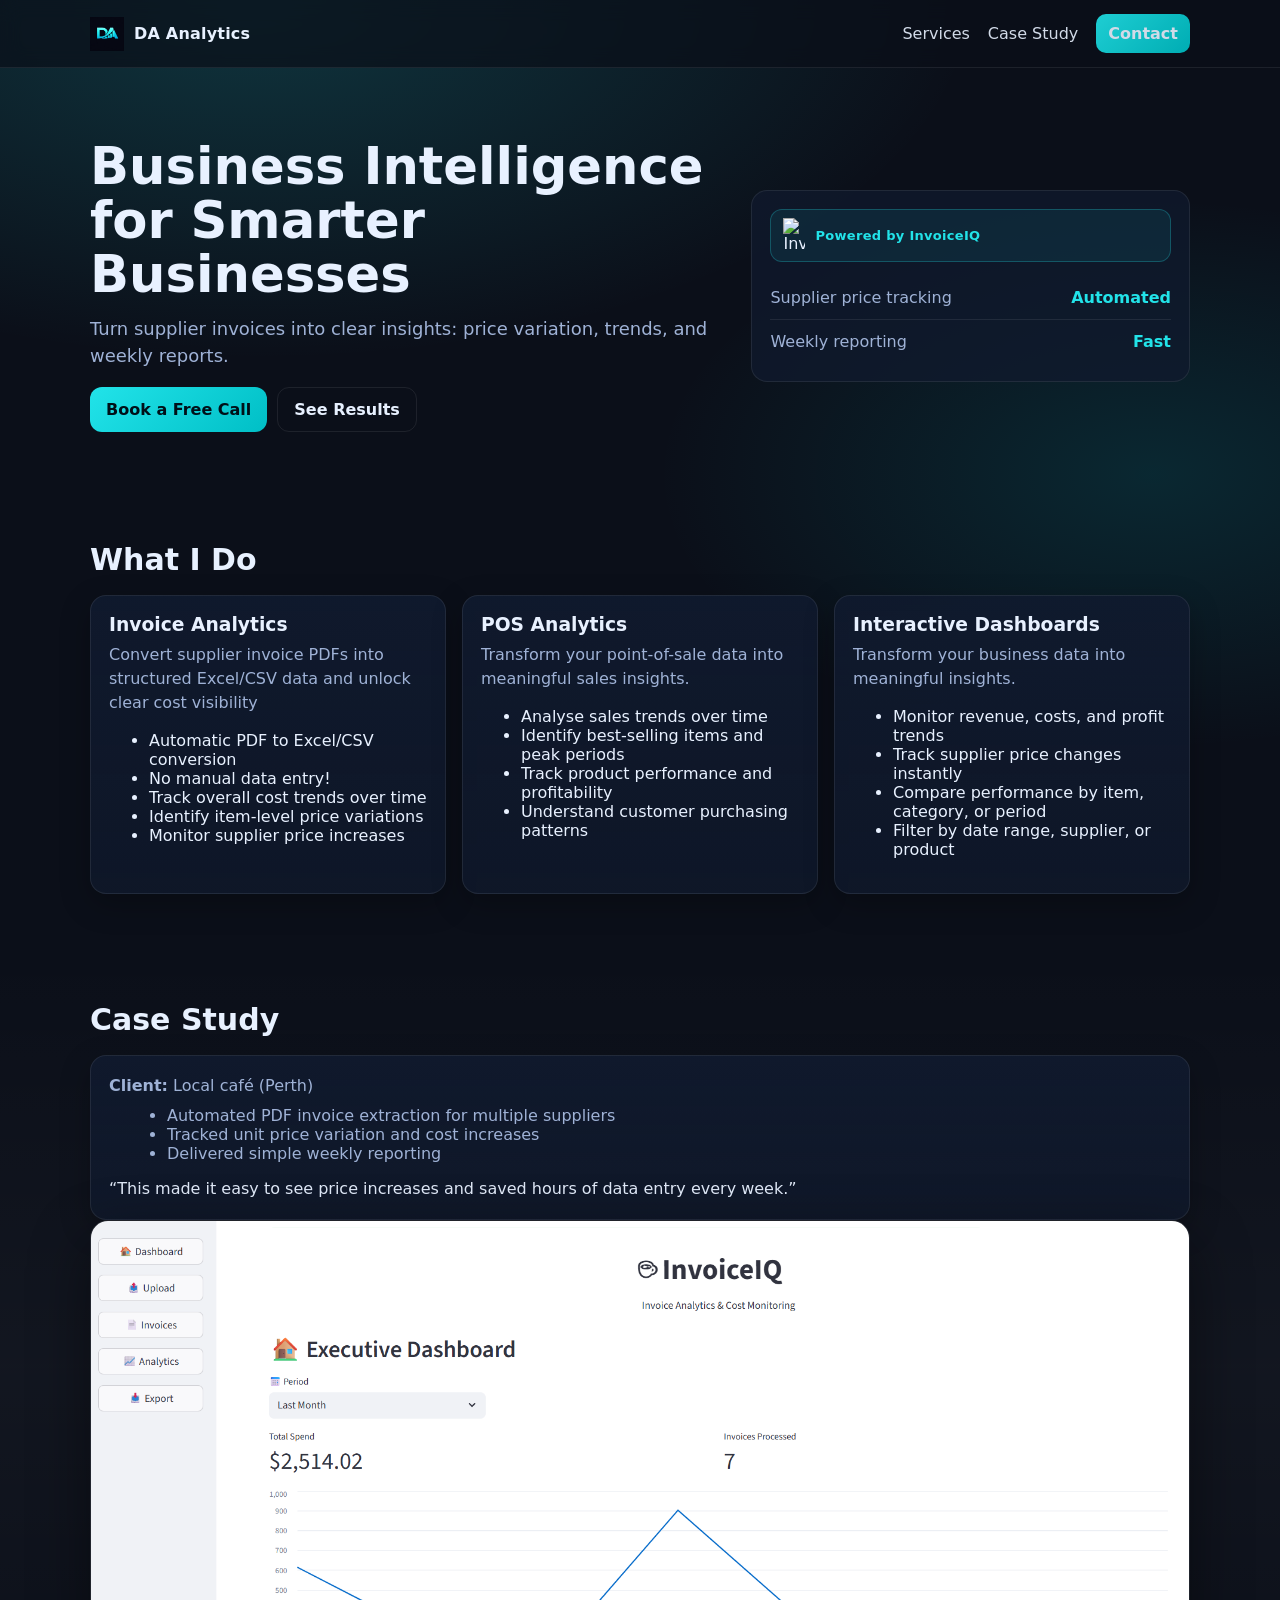
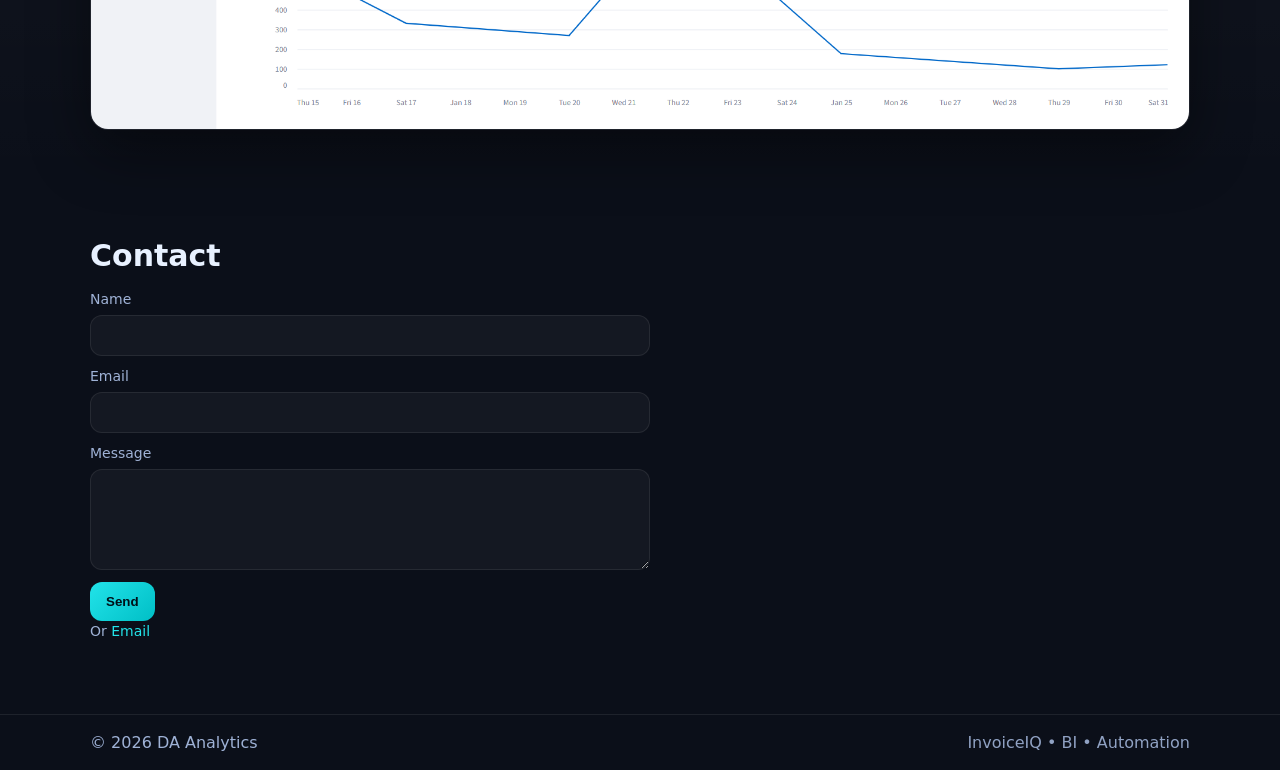
==== index.html @ e26cbcab "initial website commit" ====
<!doctype html>
<html lang="en">
<head>
  <meta charset="utf-8" />
  <meta name="viewport" content="width=device-width, initial-scale=1" />
  <title>DA Analytics | Invoice Intelligence</title>
  <meta name="description" content="Invoice analytics and BI dashboards for cafés and small businesses in Australia." />
  <link rel="stylesheet" href="css/style.css" />
</head>

<body>
  <header class="nav">
    <div class="container nav-inner">
      <div class="brand">
        <img src="assets/logo_da.png" alt="DA Analytics" class="brand-logo" />
        <span class="brand-name">DA Analytics</span>
      </div>

      <nav class="nav-links">
        <a href="#services">Services</a>
        <a href="#case-study">Case Study</a>
        <a href="#contact" class="btn btn-small">Contact</a>
      </nav>
    </div>
  </header>

  <main>
    <section class="hero">
      <div class="container hero-inner">
        <div class="hero-copy">
          <h1>Business Intelligence for Smarter Businesses</h1>
          <p>
            Turn supplier invoices into clear insights: price variation, trends, and weekly reports.
            
          </p>
          <div class="hero-cta">
            <a class="btn" href="#contact">Book a Free Call</a>
            <a class="btn btn-ghost" href="#case-study">See Results</a>
          </div>
        </div>

        <div class="hero-card">
           <div class="badge">
            <img src="assets/invoiceiQ_logo.png" alt="InvoiceIQ" />
            <span>Powered by InvoiceIQ</span>
        </div>

        <div class="metric">
            <span class="metric-label">Supplier price tracking</span>
            <span class="metric-value">Automated</span>
        </div>

        <div class="metric">
            <span class="metric-label">Weekly reporting</span>
            <span class="metric-value">Fast</span>
        </div>
        </div>
      </div>
    </section>

    <section id="services" class="section">
      <div class="container">
        <h2>What I Do</h2>
        <div class="grid3">
          <div class="card">
            <h3>Invoice Analytics</h3>
            <p> Convert supplier invoice PDFs into structured Excel/CSV data and unlock clear cost visibility</p>
            <ul>
                <li>Automatic PDF to Excel/CSV conversion</li>
                <li>No manual data entry!</li>
                <li>Track overall cost trends over time</li>
                <li>Identify item-level price variations</li>
                <li>Monitor supplier price increases</li>
            </ul>
          </div>
          <div class="card">
            <h3>POS Analytics</h3>
            <p>Transform your point-of-sale data into meaningful sales insights.</p>
            <ul>
                <li>Analyse sales trends over time</li>
                <li>Identify best-selling items and peak periods</li>
                <li>Track product performance and profitability</li>
                <li>Understand customer purchasing patterns</li>
                
          </div>
          <div class="card">
            <h3>Interactive Dashboards</h3>
            <p>Transform your business data into meaningful insights.</p>
            <ul>
                <li>Monitor revenue, costs, and profit trends</li>
                <li>Track supplier price changes instantly</li>
                <li>Compare performance by item, category, or period</li>
                <li>Filter by date range, supplier, or product</li>
                
                
          </div>
        </div>
      </div>
    </section>

    <section id="case-study" class="section alt">
      <div class="container">
        <h2>Case Study</h2>
        <div class="card">
          <p><strong>Client:</strong> Local café (Perth)</p>
          <ul class="list">
            <li>Automated PDF invoice extraction for multiple suppliers</li>
            <li>Tracked unit price variation and cost increases</li>
            <li>Delivered simple weekly reporting</li>
          </ul>
          <p class="quote">“This made it easy to see price increases and saved hours of data entry every week.”</p>
        </div>
         <div class="dashboard-preview">
        <img src="assets/dash_preview.png" alt="InvoiceIQ Dashboard" />
      </div>
      </div>
    </section>

    <section id="contact" class="section">
      <div class="container">
        <h2>Contact</h2>

        <!-- Netlify form (works after you deploy to Netlify) -->
        <form name="contact" method="POST" netlify="true" class="form">
          <input type="hidden" name="form-name" value="contact" />

          <div class="form-row">
            <label>Name</label>
            <input name="name" required />
          </div>

          <div class="form-row">
            <label>Email</label>
            <input name="email" type="email" required />
          </div>

          <div class="form-row">
            <label>Message</label>
            <textarea name="message" rows="5" required></textarea>
          </div>

          <button class="btn" type="submit">Send</button>
        </form>

        <p class="small">Or <a href="mailto:dulani@daanalytics.com.au">Email</a></p>
      </div>
    </section>
  </main>

  <footer class="footer">
    <div class="container footer-inner">
      <span>© <span id="year"></span> DA Analytics</span>
      <span class="muted">InvoiceIQ • BI • Automation</span>
    </div>
  </footer>

  <script src="js/main.js"></script>
</body>
</html>
---- css/style.css ----
:root{
  --bg:#0b0f19;
  --bg2:#0f1629;
  --card:#101a2e;
  --text:#e8f1ff;
  --muted:#9fb2d6;
  --cyan:#22E3E9;     /* main cyan */
  --cyan2:#00BFC6;    /* deeper cyan */
  --border: rgba(255,255,255,0.08);
}

*{ box-sizing:border-box; }
body{
  margin:0;
  font-family: system-ui, -apple-system, Segoe UI, Roboto, Arial, sans-serif;
  background: radial-gradient(1200px 600px at 20% 0%, rgba(34,227,233,0.18), transparent 60%),
              radial-gradient(900px 500px at 90% 20%, rgba(0,191,198,0.14), transparent 55%),
              var(--bg);
  color:var(--text);
}

a{ color:var(--cyan); text-decoration:none; }
a:hover{ text-decoration:underline; }

.container{
  width:min(1100px, 92%);
  margin-inline:auto;
}

.nav{
  position:sticky;
  top:0;
  background: rgba(11,15,25,0.7);
  backdrop-filter: blur(10px);
  border-bottom: 1px solid var(--border);
  z-index:10;
}

.nav-inner{
  display:flex;
  align-items:center;
  justify-content:space-between;
  padding:14px 0;
}

.brand{ display:flex; align-items:center; gap:10px; }
.brand-logo{ width:34px; height:34px; }
.brand-name{ font-weight:700; letter-spacing:0.2px; }

.nav-links{ display:flex; gap:18px; align-items:center; }
.nav-links a{ color: var(--text); opacity:0.9; }
.nav-links a:hover{ opacity:1; text-decoration:none; }

.hero{ padding:72px 0 56px; }
.hero-inner{
  display:grid;
  grid-template-columns: 1.3fr 0.9fr;
  gap:28px;
  align-items:center;
}

h1{ font-size: clamp(34px, 4vw, 54px); line-height:1.05; margin:0 0 14px; }
h2{ font-size: 30px; margin:0 0 18px; }
p{ color:var(--muted); font-size:18px; line-height:1.5; margin:0 0 18px; }

.section{ padding:54px 0; }
.section.alt{ background: linear-gradient(180deg, transparent, rgba(255,255,255,0.03), transparent); }

.grid3{
  display:grid;
  grid-template-columns: repeat(3, 1fr);
  gap:16px;
}

.card{
  background: linear-gradient(180deg, rgba(16,26,46,0.92), rgba(16,26,46,0.72));
  border: 1px solid var(--border);
  border-radius: 16px;
  padding:18px;
  box-shadow: 0 10px 30px rgba(0,0,0,0.25);
}

.card h3{ margin:0 0 8px; }
.card p{ margin:0; font-size:16px; }

.hero-card{ padding:18px; border-radius:16px; border:1px solid var(--border); background: rgba(16,26,46,0.75); }
.metric{ display:flex; justify-content:space-between; padding:12px 0; border-bottom:1px solid var(--border); }
.metric:last-child{ border-bottom:none; }
.metric-label{ color:var(--muted); }
.metric-value{ color:var(--cyan); font-weight:700; }

.btn{
  display:inline-flex;
  align-items:center;
  justify-content:center;
  padding:12px 16px;
  border-radius: 12px;
  background: linear-gradient(135deg, var(--cyan), var(--cyan2));
  color:#001018;
  font-weight:700;
  border: 0;
  cursor:pointer;
}
.btn:hover{ filter:brightness(1.05); text-decoration:none; }

.btn-ghost{
  background: transparent;
  border: 1px solid var(--border);
  color: var(--text);
}
.btn-small{ padding:10px 12px; border-radius:10px; }

.hero-cta{ display:flex; gap:10px; flex-wrap:wrap; }

.list{ margin: 8px 0 14px 18px; color:var(--muted); }
.quote{ margin-top:10px; color:var(--text); opacity:0.95; }

.form{ max-width: 560px; }
.form-row{ display:flex; flex-direction:column; gap:8px; margin-bottom:12px; }
label{ color:var(--muted); font-size:14px; }
input, textarea{
  background: rgba(255,255,255,0.04);
  border: 1px solid var(--border);
  border-radius: 12px;
  padding:12px;
  color: var(--text);
  outline:none;
}
input:focus, textarea:focus{ border-color: rgba(34,227,233,0.55); }

.footer{
  border-top: 1px solid var(--border);
  padding: 18px 0;
  color: var(--muted);
}
.footer-inner{ display:flex; justify-content:space-between; gap:10px; flex-wrap:wrap; }
.muted{ opacity:0.9; }

.small{ font-size:14px; color:var(--muted); }

@media (max-width: 860px){
  .hero-inner{ grid-template-columns: 1fr; }
  .grid3{ grid-template-columns: 1fr; }
}

.badge{
  display:flex;
  align-items:center;
  gap:10px;
  padding:8px 12px;
  margin-bottom:14px;
  border-radius:12px;
  background: rgba(34,227,233,0.08);
  border:1px solid rgba(34,227,233,0.25);
}

.badge img{
  width:22px;
  height:auto;
}

.badge span{
  font-size:13px;
  color:var(--cyan);
  font-weight:600;
  letter-spacing:0.3px;
}

.case-grid{
  display:grid;
  grid-template-columns: 1fr 1fr;
  gap:24px;
  align-items:center;
}

.dashboard-preview{
  border-radius:18px;
  overflow:hidden;
  border:1px solid var(--border);
  box-shadow: 0 20px 60px rgba(0,0,0,0.45);
}

.dashboard-preview img{
  width:100%;
  display:block;
}

@media (max-width: 860px){
  .case-grid{
    grid-template-columns: 1fr;
  }
}
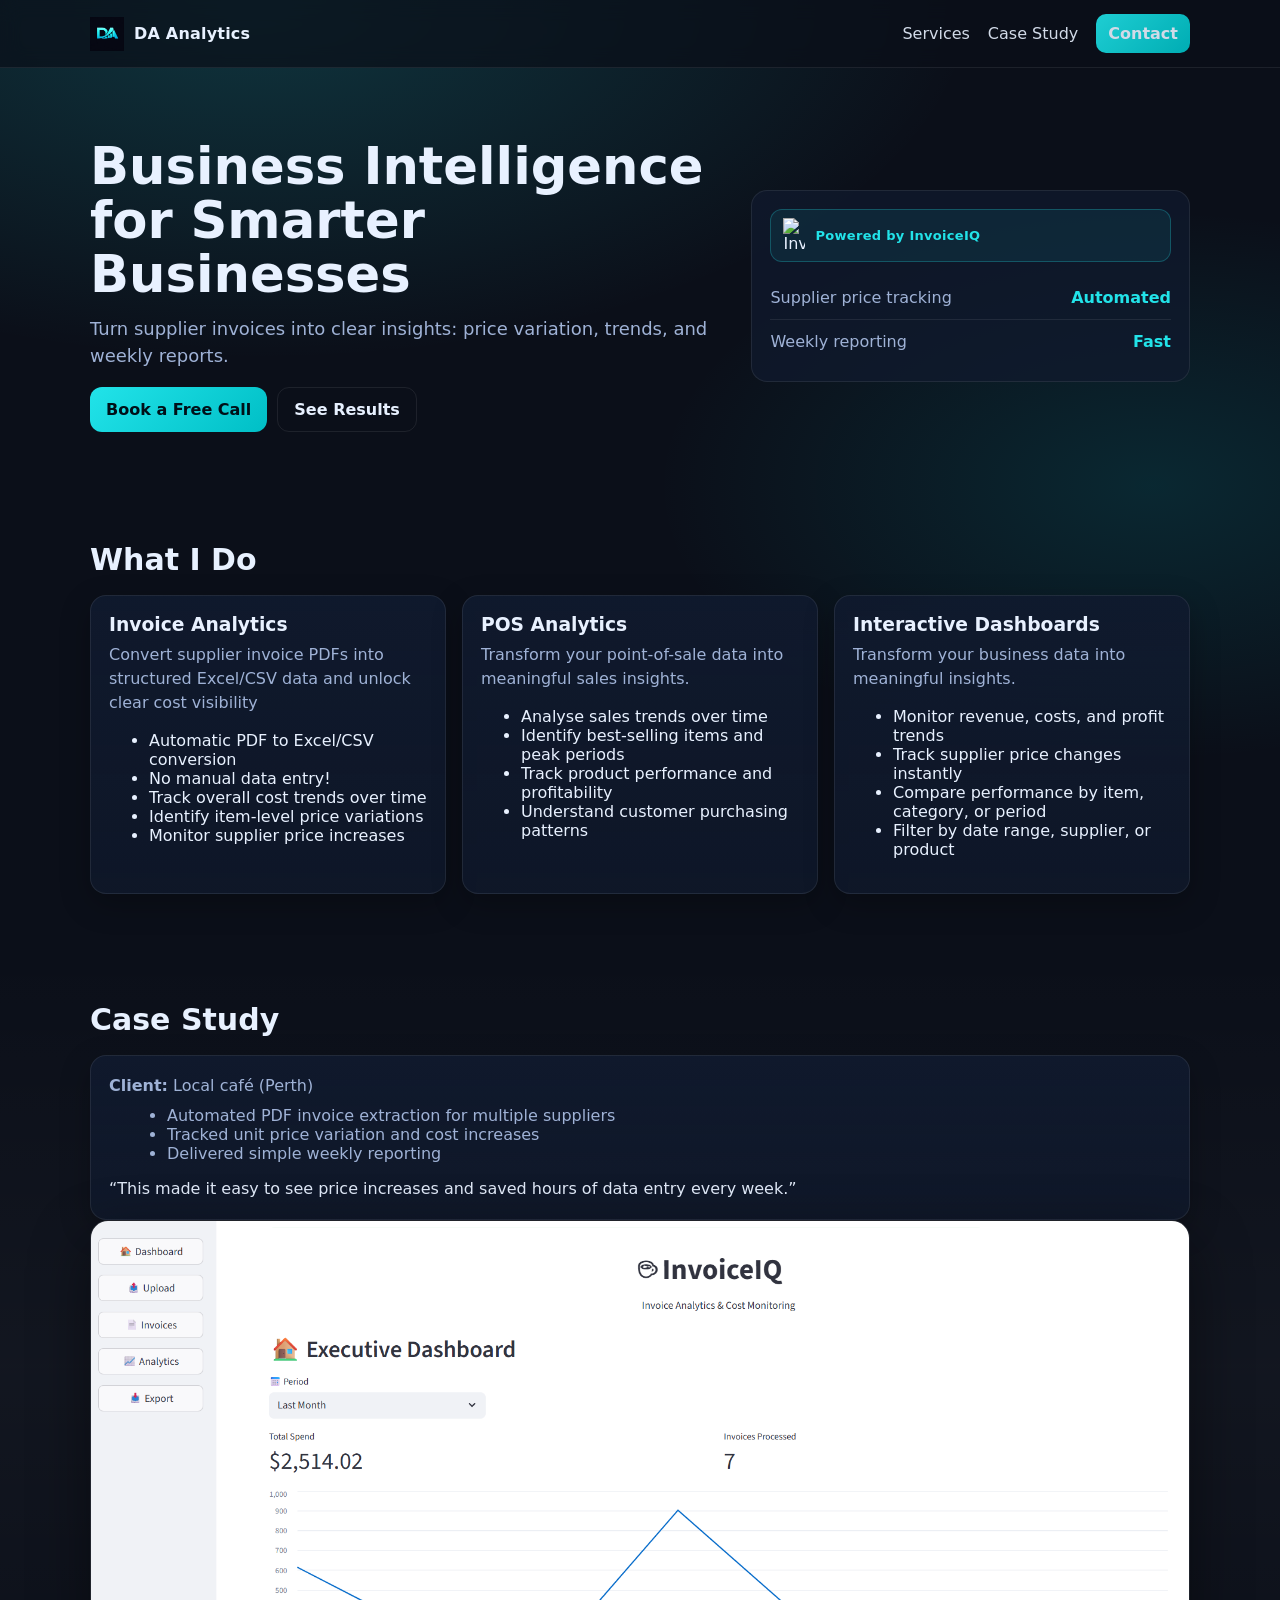
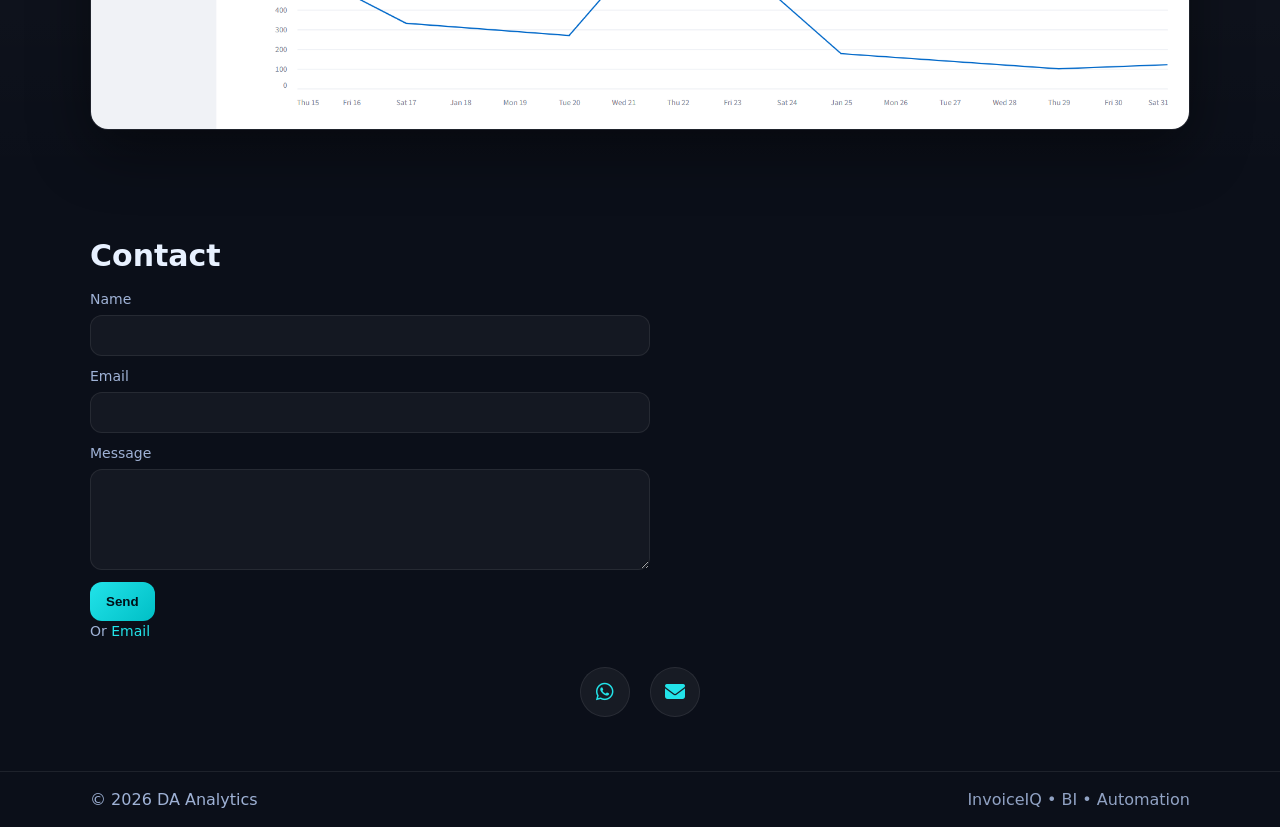
==== commit 9244ecf8: "update contacts" ====
--- a/index.html
+++ b/index.html
@@ -4,6 +4,7 @@
   <meta charset="utf-8" />
   <meta name="viewport" content="width=device-width, initial-scale=1" />
   <title>DA Analytics | Invoice Intelligence</title>
+  <link rel="stylesheet" href="https://cdnjs.cloudflare.com/ajax/libs/font-awesome/6.5.0/css/all.min.css">
   <meta name="description" content="Invoice analytics and BI dashboards for cafés and small businesses in Australia." />
   <link rel="stylesheet" href="css/style.css" />
 </head>
@@ -143,6 +144,23 @@
         </form>
 
         <p class="small">Or <a href="mailto:dulani@daanalytics.com.au">Email</a></p>
+
+        <div class="contact-icons">
+  
+        <a href="https://wa.me/61452338282" target="_blank" aria-label="WhatsApp">
+          <i class="fab fa-whatsapp"></i>
+        </a>
+
+        <a href="mailto:dulani@daanalytics.com.au" aria-label="Email">
+          <i class="fas fa-envelope"></i>
+        </a>
+        <!--
+         <a href="https://facebook.com/yourpage" target="_blank" aria-label="Facebook">
+          <i class="fab fa-facebook-f"></i>
+        </a>
+        -->
+
+      </div>
       </div>
     </section>
   </main>
--- a/css/style.css
+++ b/css/style.css
@@ -189,4 +189,32 @@
   .case-grid{
     grid-template-columns: 1fr;
   }
+}
+
+.contact-icons{
+  margin-top: 25px;
+  display:flex;
+  gap:20px;
+  justify-content:center;
+}
+
+.contact-icons a{
+  width:50px;
+  height:50px;
+  display:flex;
+  align-items:center;
+  justify-content:center;
+  border-radius:50%;
+  background: rgba(255,255,255,0.05);
+  border:1px solid var(--border);
+  color: var(--cyan);
+  font-size:20px;
+  transition: all 0.3s ease;
+}
+
+.contact-icons a:hover{
+  background: linear-gradient(135deg, var(--cyan), var(--cyan2));
+  color:#001018;
+  transform: translateY(-4px);
+  box-shadow: 0 10px 25px rgba(34,227,233,0.3);
 }
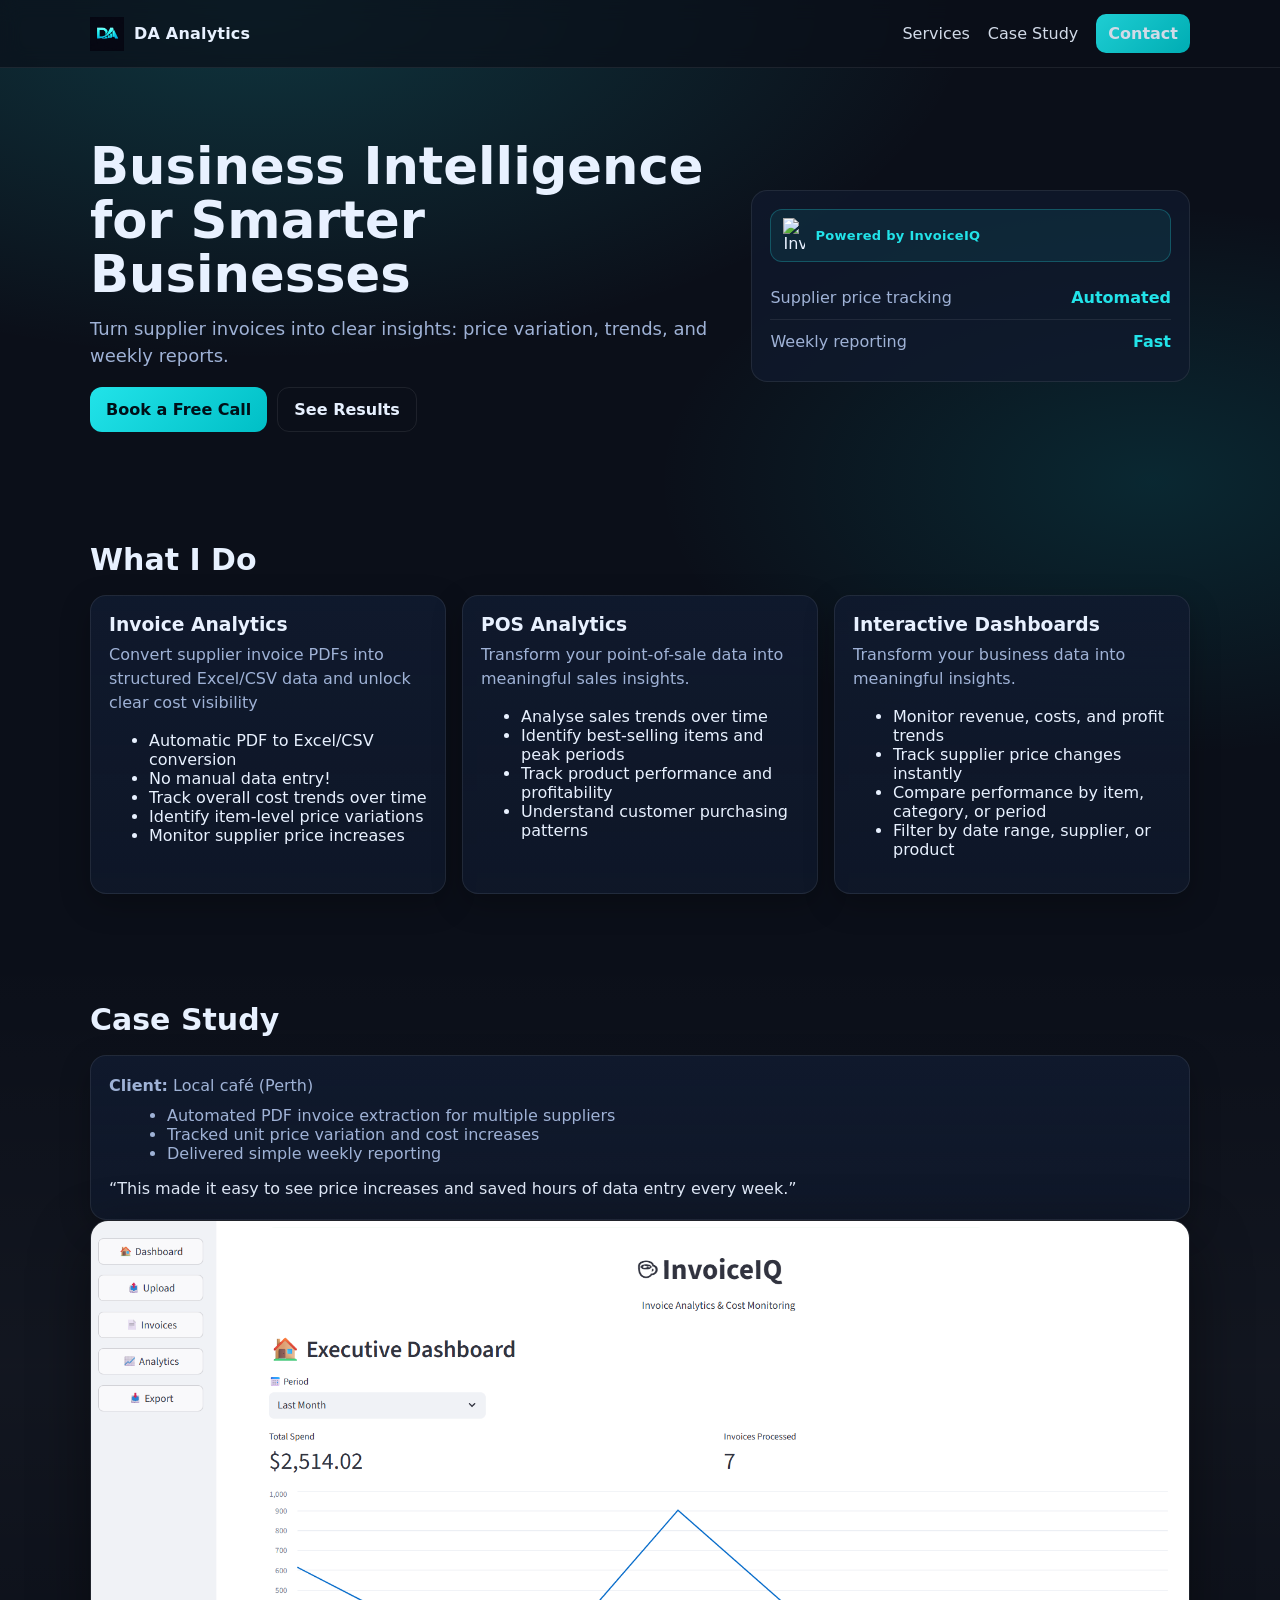
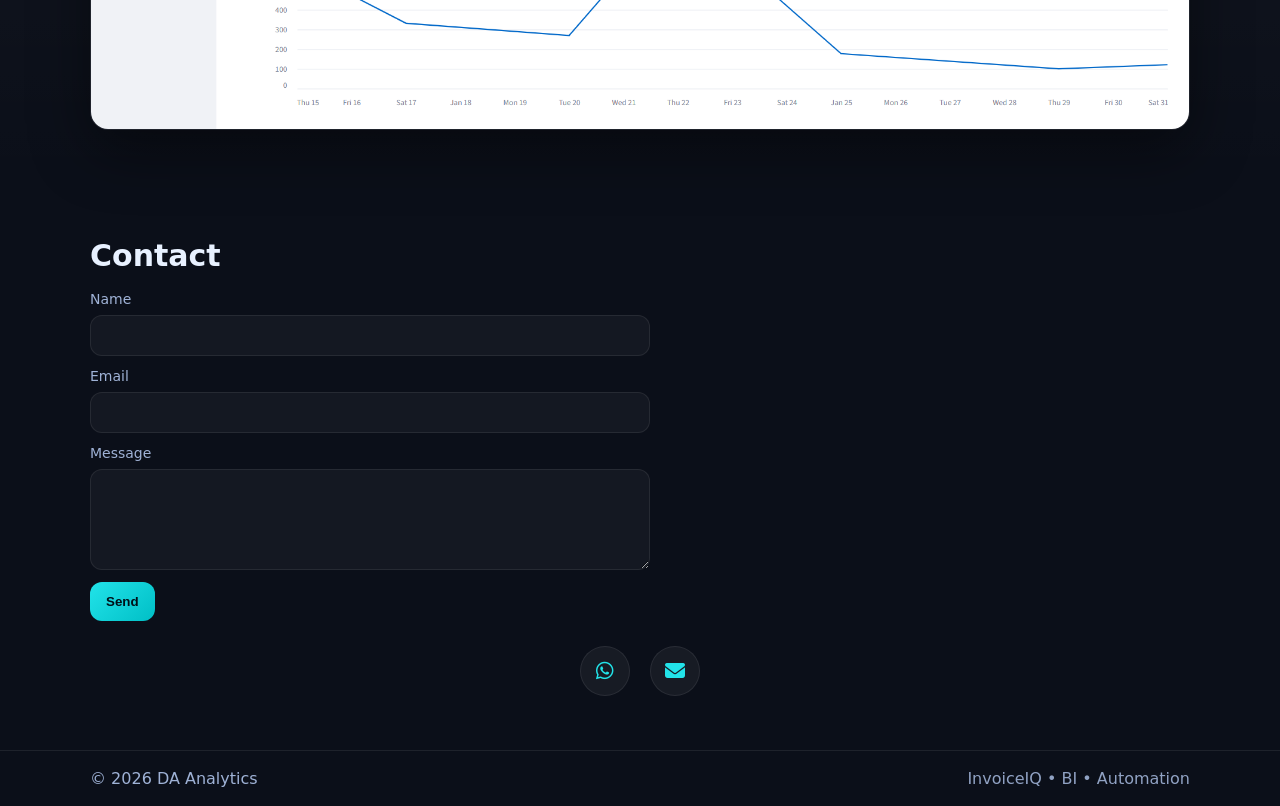
==== commit 9e319fc2: "update" ====
--- a/index.html
+++ b/index.html
@@ -143,7 +143,7 @@
           <button class="btn" type="submit">Send</button>
         </form>
 
-        <p class="small">Or <a href="mailto:dulani@daanalytics.com.au">Email</a></p>
+        
 
         <div class="contact-icons">
   
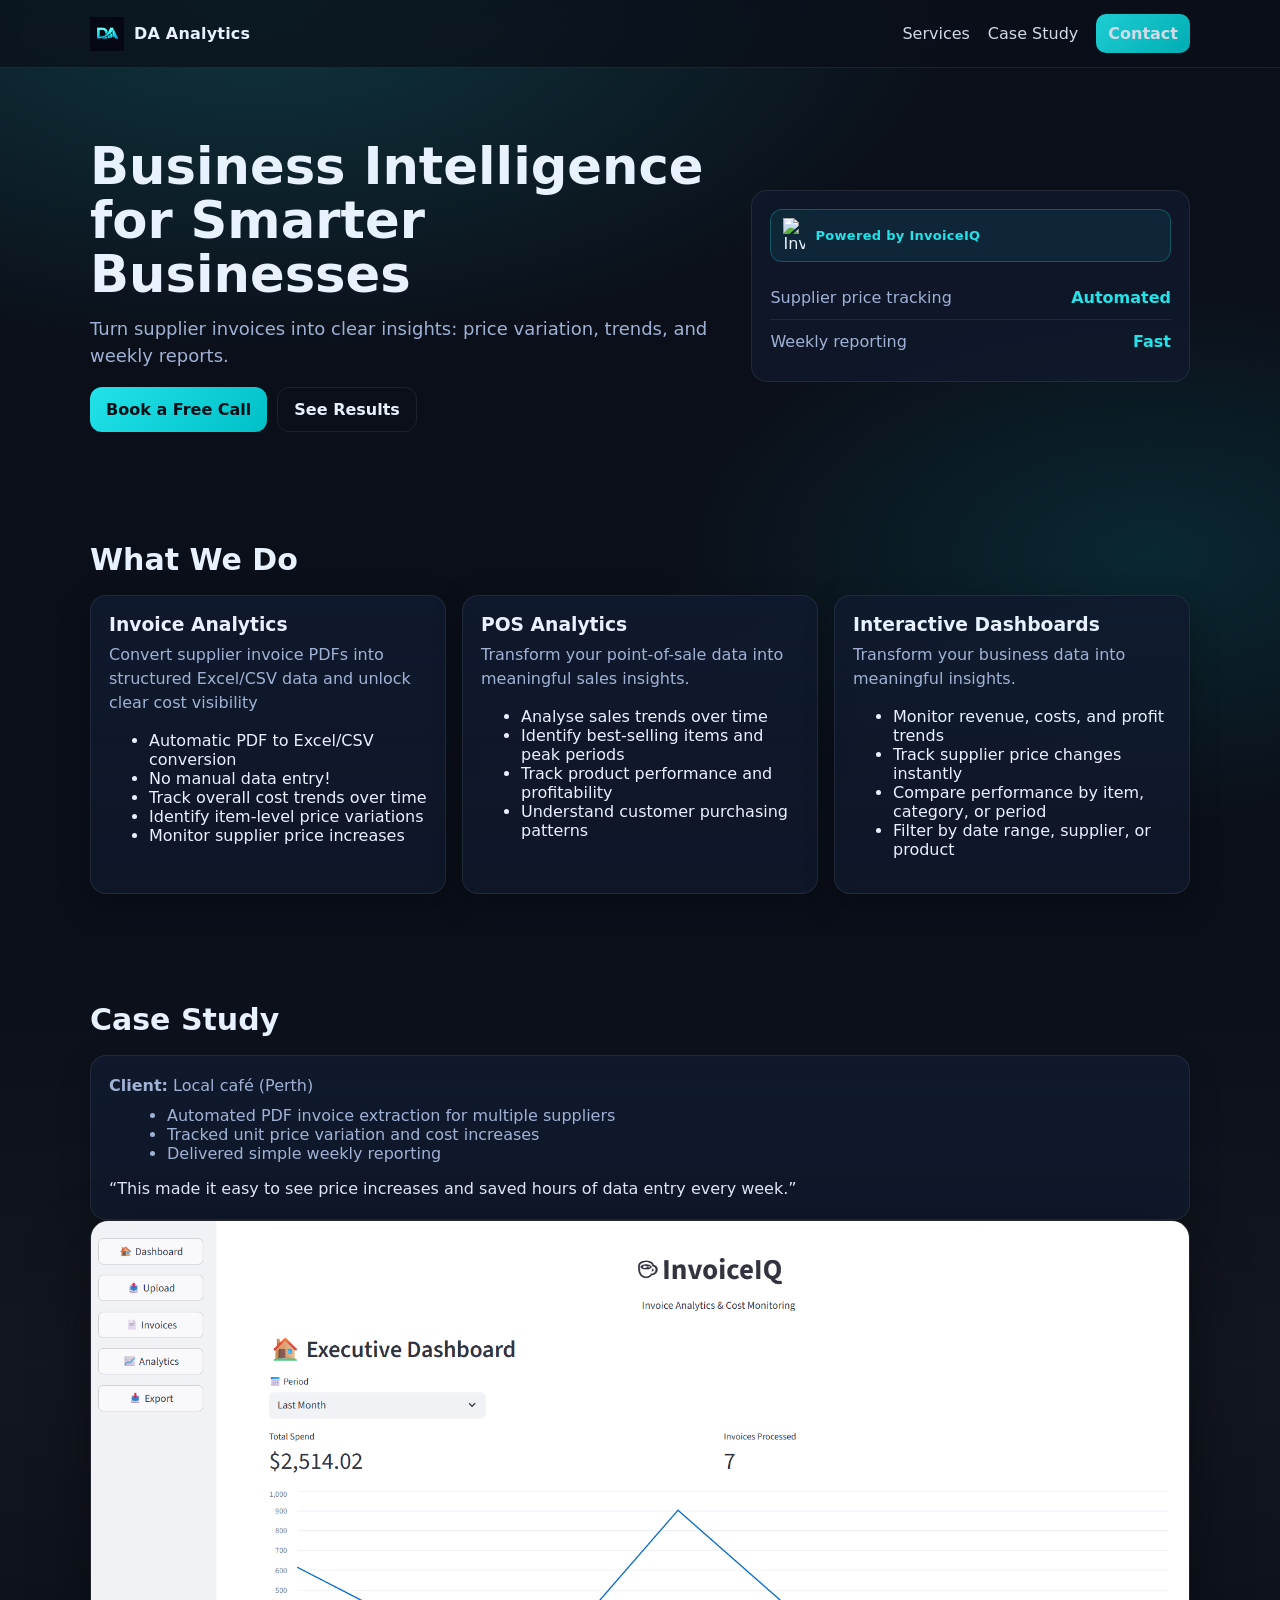
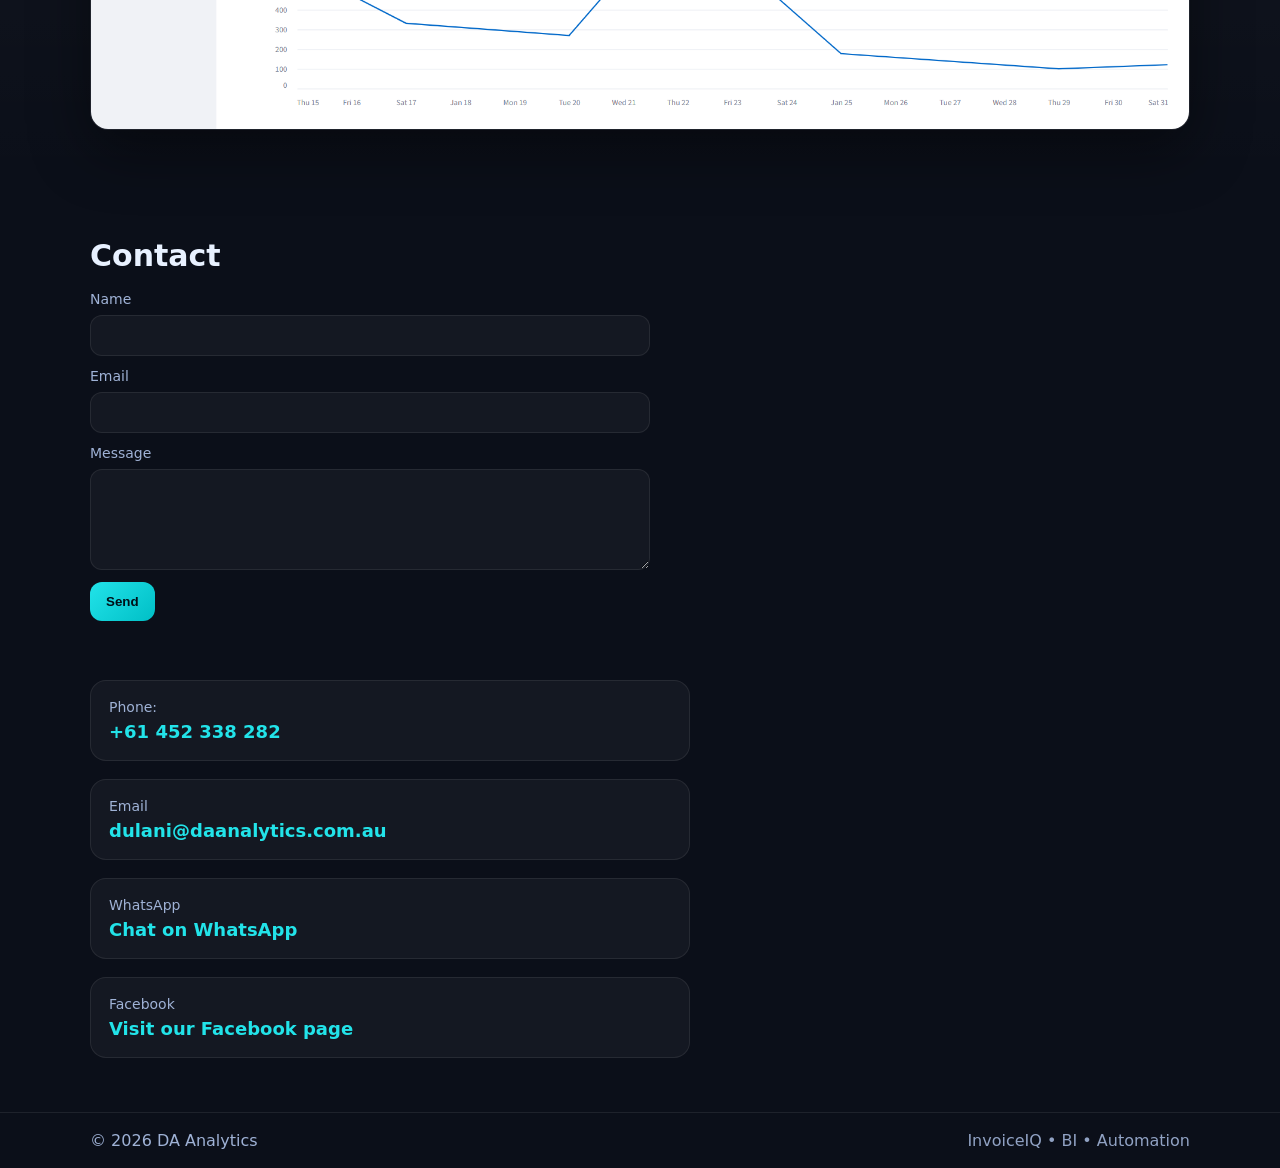
==== commit 8bbac8fc: "update facebook contact" ====
--- a/index.html
+++ b/index.html
@@ -61,7 +61,7 @@
 
     <section id="services" class="section">
       <div class="container">
-        <h2>What I Do</h2>
+        <h2>What We Do</h2>
         <div class="grid3">
           <div class="card">
             <h3>Invoice Analytics</h3>
@@ -144,21 +144,38 @@
         </form>
 
         
+        <br>
+        <div class="contact-details">
 
-        <div class="contact-icons">
-  
-        <a href="https://wa.me/61452338282" target="_blank" aria-label="WhatsApp">
-          <i class="fab fa-whatsapp"></i>
-        </a>
+  <div class="contact-item">
+    <span class="contact-label">Phone: </span>
+    <a href="tel:+61452338282" class="contact-value">
+      +61 452 338 282
+    </a>
+  </div>
 
-        <a href="mailto:dulani@daanalytics.com.au" aria-label="Email">
-          <i class="fas fa-envelope"></i>
-        </a>
-        <!--
-         <a href="https://facebook.com/yourpage" target="_blank" aria-label="Facebook">
-          <i class="fab fa-facebook-f"></i>
-        </a>
-        -->
+  <div class="contact-item">
+    <span class="contact-label">Email</span>
+    <a href="mailto:dulani@daanalytics.com.au" class="contact-value">
+      dulani@daanalytics.com.au
+    </a>
+  </div>
+
+  <div class="contact-item">
+    <span class="contact-label">WhatsApp</span>
+    <a href="https://wa.me/61452338282" target="_blank" class="contact-value">
+      Chat on WhatsApp
+    </a>
+  </div>
+
+  <div class="contact-item">
+    <span class="contact-label">Facebook</span>
+    <a href="https://www.facebook.com/profile.php?id=61587686784131" target="_blank" class="contact-value">
+      Visit our Facebook page
+    </a>
+  </div>
+
+</div>
 
       </div>
       </div>
--- a/css/style.css
+++ b/css/style.css
@@ -191,30 +191,34 @@
   }
 }
 
-.contact-icons{
-  margin-top: 25px;
-  display:flex;
-  gap:20px;
-  justify-content:center;
-}
-
-.contact-icons a{
-  width:50px;
-  height:50px;
-  display:flex;
-  align-items:center;
-  justify-content:center;
-  border-radius:50%;
-  background: rgba(255,255,255,0.05);
+.contact-details{
+  margin-top:40px;
+  display:grid;
+  gap:18px;
+  max-width:600px;
+}
+
+.contact-item{
+  padding:18px;
+  border-radius:16px;
+  background: rgba(255,255,255,0.04);
   border:1px solid var(--border);
-  color: var(--cyan);
-  font-size:20px;
-  transition: all 0.3s ease;
-}
-
-.contact-icons a:hover{
-  background: linear-gradient(135deg, var(--cyan), var(--cyan2));
-  color:#001018;
-  transform: translateY(-4px);
-  box-shadow: 0 10px 25px rgba(34,227,233,0.3);
+}
+
+.contact-label{
+  display:block;
+  font-size:14px;
+  color:var(--muted);
+  margin-bottom:6px;
+}
+
+.contact-value{
+  font-size:18px;
+  font-weight:600;
+  color:var(--cyan);
+  text-decoration:none;
+}
+
+.contact-value:hover{
+  text-decoration:underline;
 }
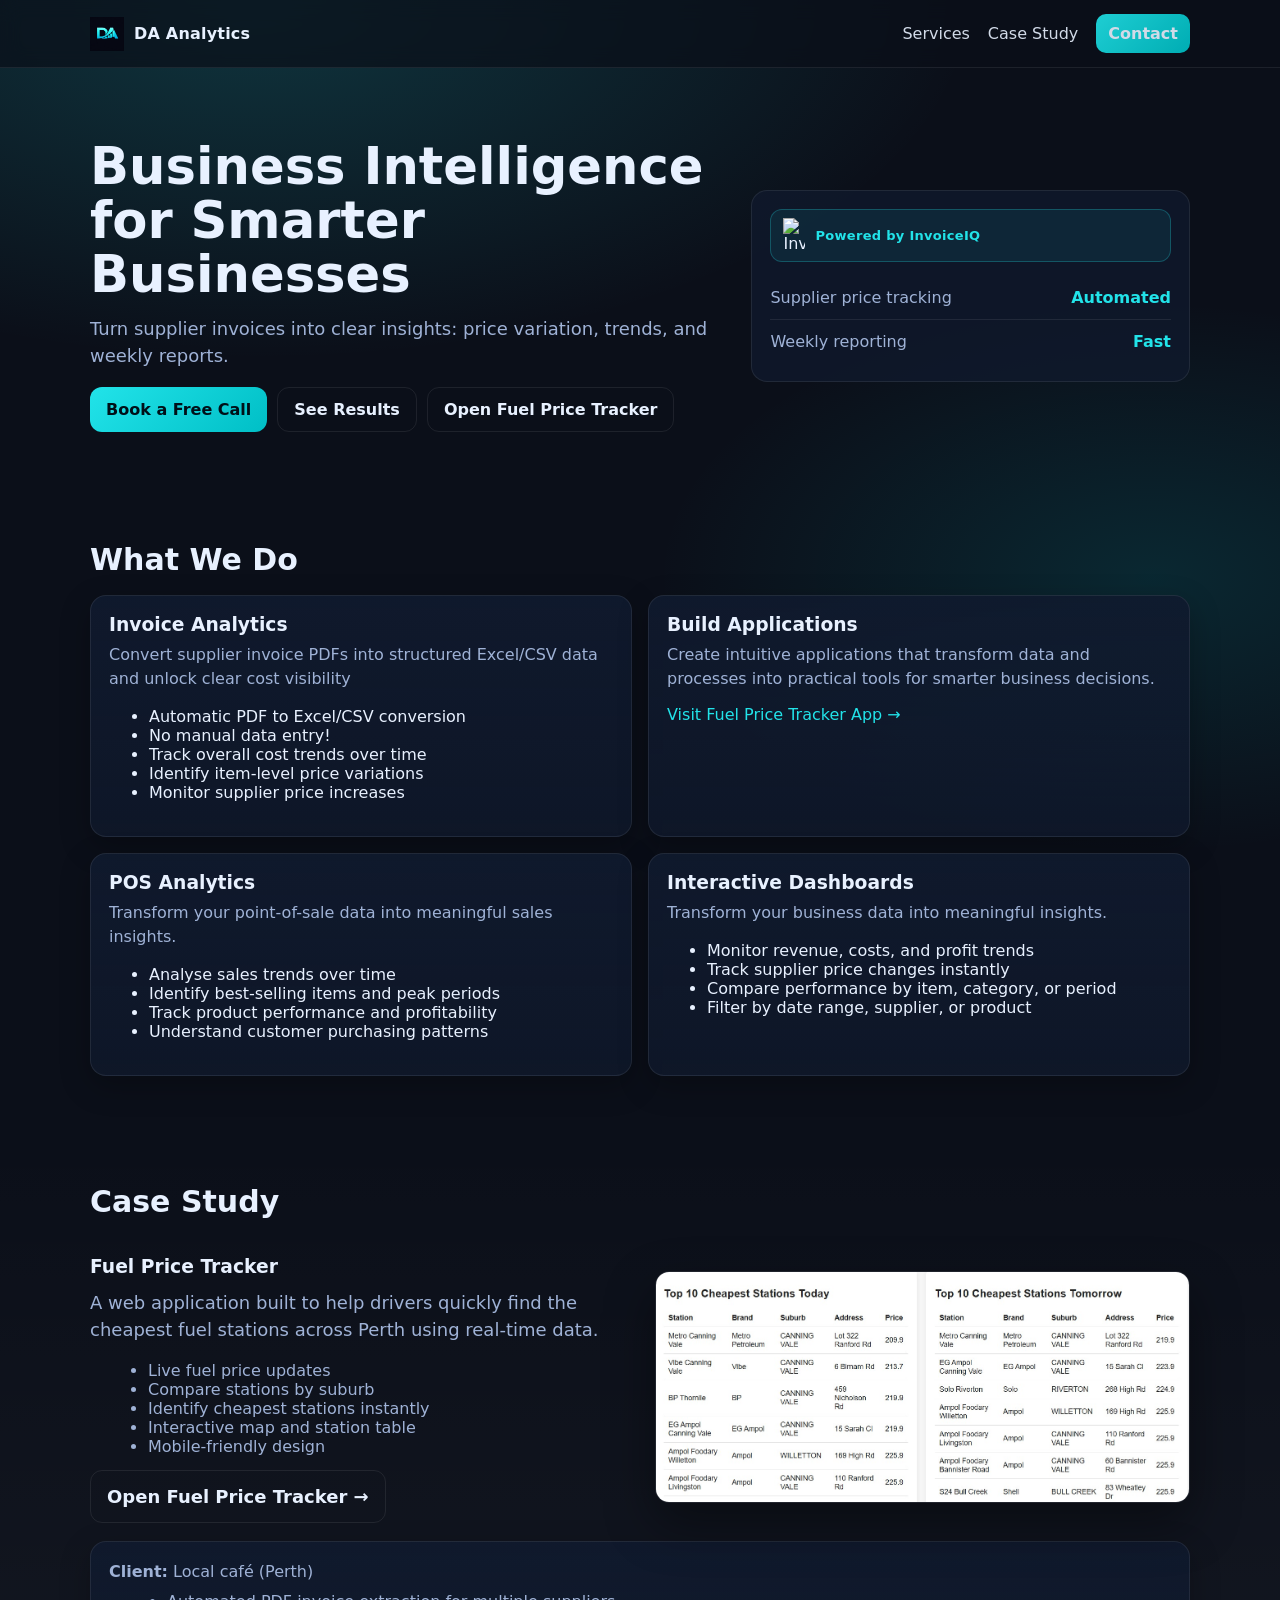
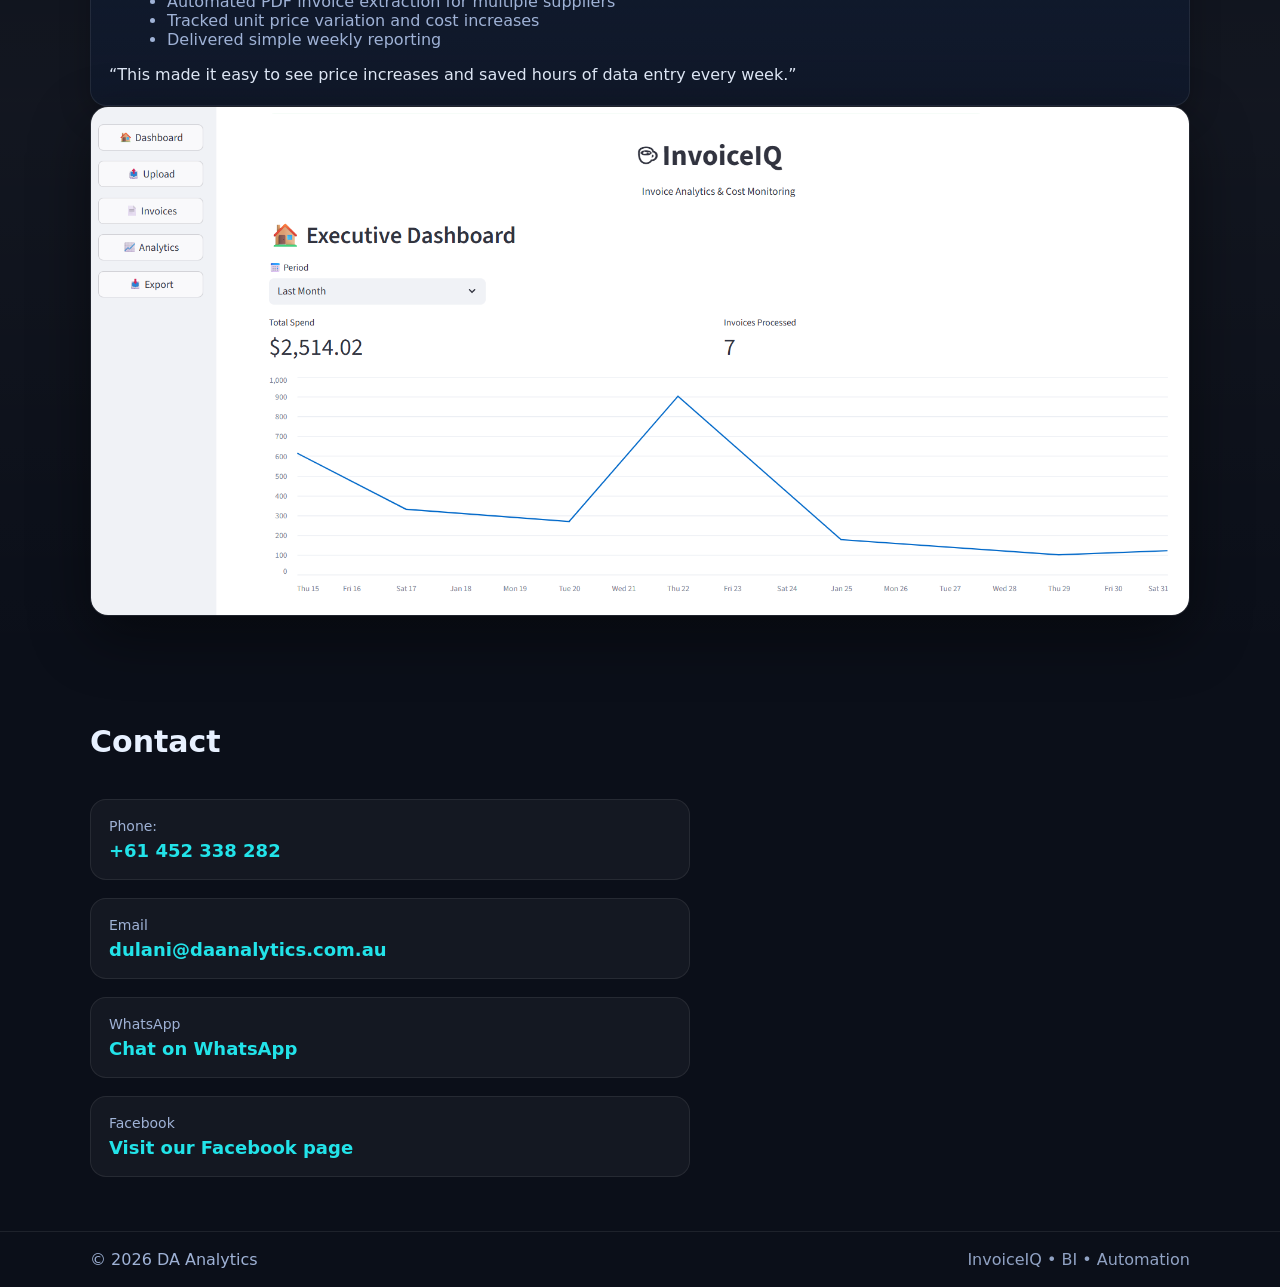
==== commit 3bd4120c: "Add fuel tracker" ====
--- a/index.html
+++ b/index.html
@@ -20,6 +20,7 @@
       <nav class="nav-links">
         <a href="#services">Services</a>
         <a href="#case-study">Case Study</a>
+        <!-- <a href="https://fuel.daanalytics.com.au" target="_blank" rel="noopener noreferrer">Fuel Tracker</a> -->
         <a href="#contact" class="btn btn-small">Contact</a>
       </nav>
     </div>
@@ -37,6 +38,7 @@
           <div class="hero-cta">
             <a class="btn" href="#contact">Book a Free Call</a>
             <a class="btn btn-ghost" href="#case-study">See Results</a>
+            <a class="btn btn-ghost" href="https://fuel.daanalytics.com.au" target="_blank" rel="noopener noreferrer">Open Fuel Price Tracker</a>
           </div>
         </div>
 
@@ -62,7 +64,7 @@
     <section id="services" class="section">
       <div class="container">
         <h2>What We Do</h2>
-        <div class="grid3">
+        <div class="grid2">
           <div class="card">
             <h3>Invoice Analytics</h3>
             <p> Convert supplier invoice PDFs into structured Excel/CSV data and unlock clear cost visibility</p>
@@ -75,6 +77,13 @@
             </ul>
           </div>
           <div class="card">
+            <h3>Build Applications</h3>
+            <p>Create intuitive applications that transform data and processes into practical tools for smarter business decisions.</p>
+            <p style="margin-top:12px;">
+              <a href="https://fuel.daanalytics.com.au" target="_blank" rel="noopener noreferrer">Visit Fuel Price Tracker App →</a>
+            </p>
+          </div>
+          <div class="card">
             <h3>POS Analytics</h3>
             <p>Transform your point-of-sale data into meaningful sales insights.</p>
             <ul>
@@ -102,6 +111,42 @@
     <section id="case-study" class="section alt">
       <div class="container">
         <h2>Case Study</h2>
+        <div class="case-grid">
+
+          <div class="case-text">
+
+            <h3>Fuel Price Tracker</h3>
+
+            <p>
+              A web application built to help drivers quickly find the cheapest fuel
+              stations across Perth using real-time data.
+            </p>
+
+            <ul class="list">
+              <li>Live fuel price updates</li>
+              <li>Compare stations by suburb</li>
+              <li>Identify cheapest stations instantly</li>
+              <li>Interactive map and station table</li>
+              <li>Mobile-friendly design</li>
+            </ul>
+
+            <p>
+              <a class="btn btn-ghost"
+                href="https://fuel.daanalytics.com.au"
+                target="_blank">
+                Open Fuel Price Tracker →
+              </a>
+            </p>
+
+          </div>
+
+
+          <div class="case-image">
+            <img src="assets/fuel_2.jpeg"
+                alt="Fuel Price Tracker App">
+          </div>
+
+        </div>
         <div class="card">
           <p><strong>Client:</strong> Local café (Perth)</p>
           <ul class="list">
@@ -121,7 +166,7 @@
       <div class="container">
         <h2>Contact</h2>
 
-        <!-- Netlify form (works after you deploy to Netlify) -->
+        <!-- Netlify form (works after you deploy to Netlify) 
         <form name="contact" method="POST" netlify="true" class="form">
           <input type="hidden" name="form-name" value="contact" />
 
@@ -141,10 +186,10 @@
           </div>
 
           <button class="btn" type="submit">Send</button>
-        </form>
+        </form> -->
 
         
-        <br>
+        
         <div class="contact-details">
 
   <div class="contact-item">
--- a/css/style.css
+++ b/css/style.css
@@ -69,6 +69,12 @@
 .grid3{
   display:grid;
   grid-template-columns: repeat(3, 1fr);
+  gap:16px;
+}
+
+.grid2{
+  display:grid;
+  grid-template-columns: repeat(2, 1fr);
   gap:16px;
 }
 
@@ -221,4 +227,28 @@
 
 .contact-value:hover{
   text-decoration:underline;
+}
+
+.case-grid{
+  display:grid;
+  grid-template-columns:1fr 1fr;
+  gap:30px;
+  align-items:center;
+}
+
+.case-image img{
+  width:100%;
+  border-radius:14px;
+  border:1px solid var(--border);
+  box-shadow:0 20px 50px rgba(0,0,0,0.4);
+}
+
+.case-text h3{
+  margin-bottom:12px;
+}
+
+@media (max-width: 900px){
+  .case-grid{
+    grid-template-columns:1fr;
+  }
 }
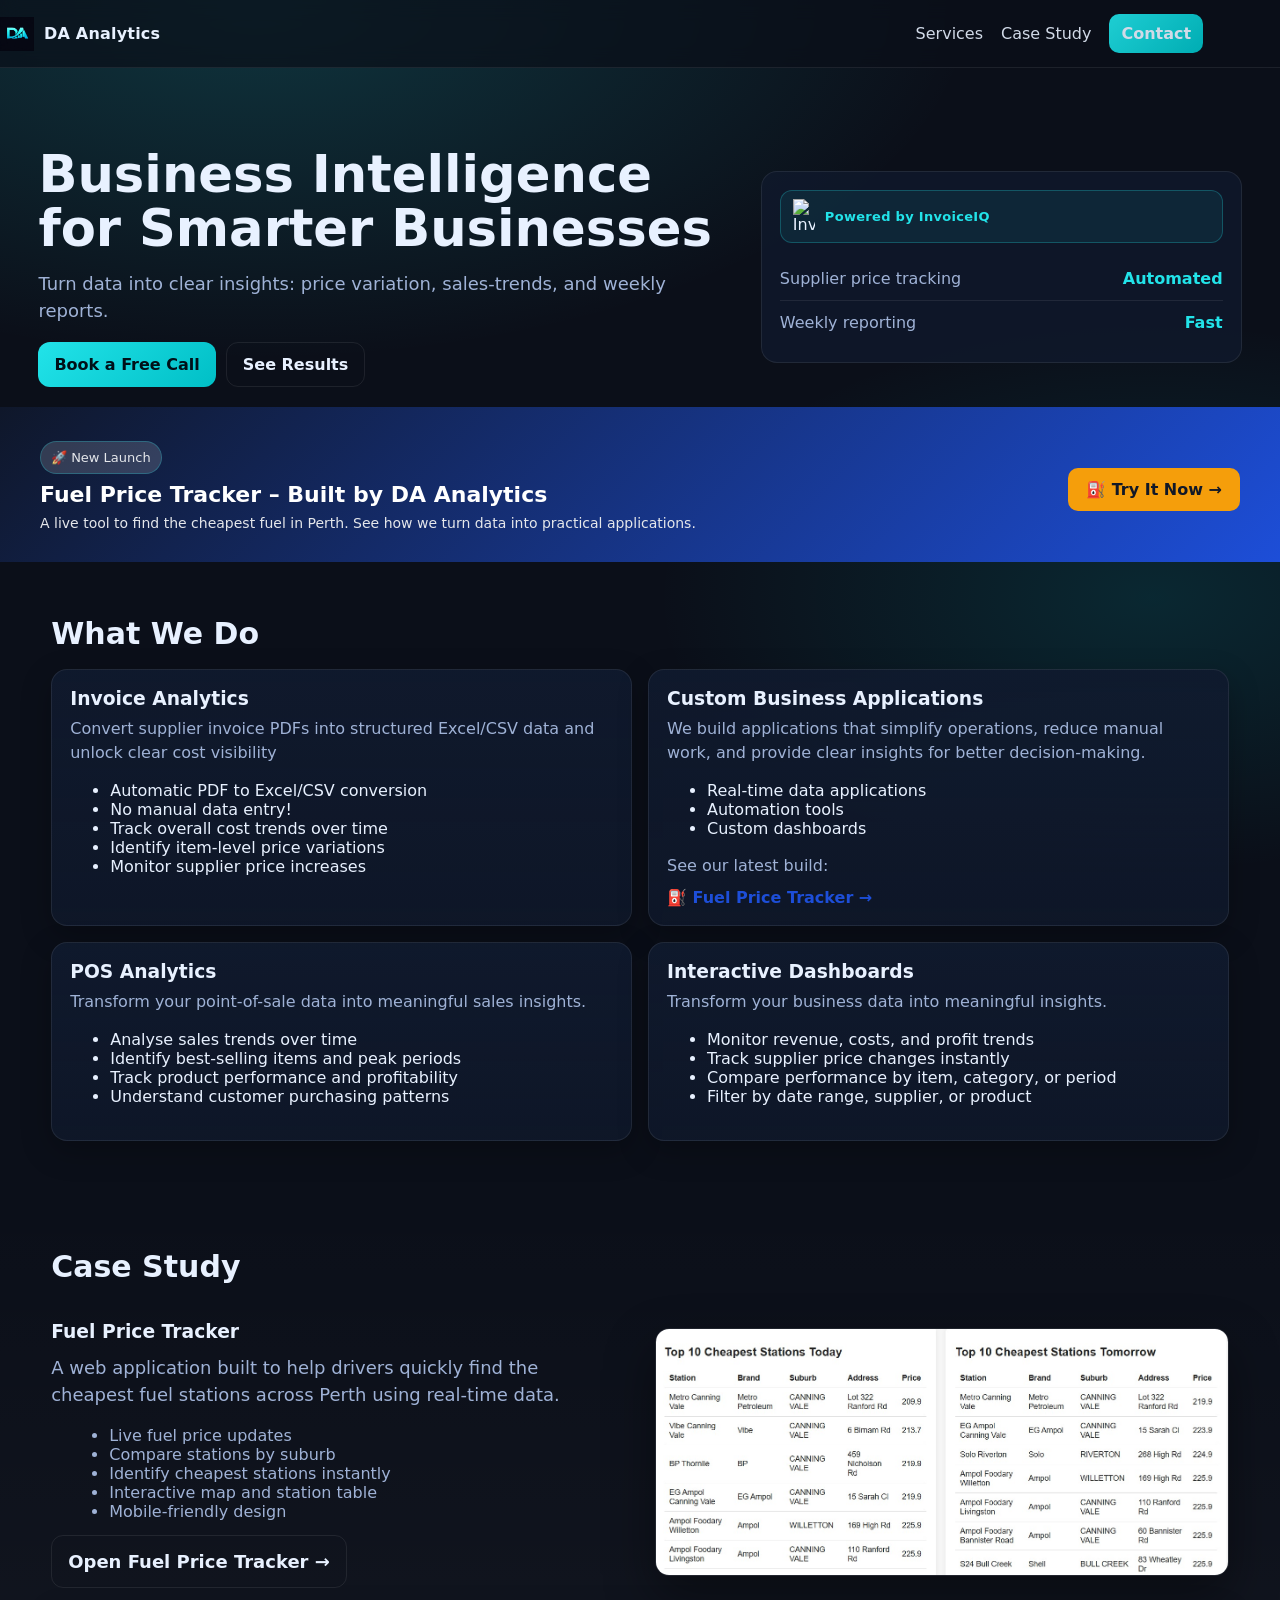
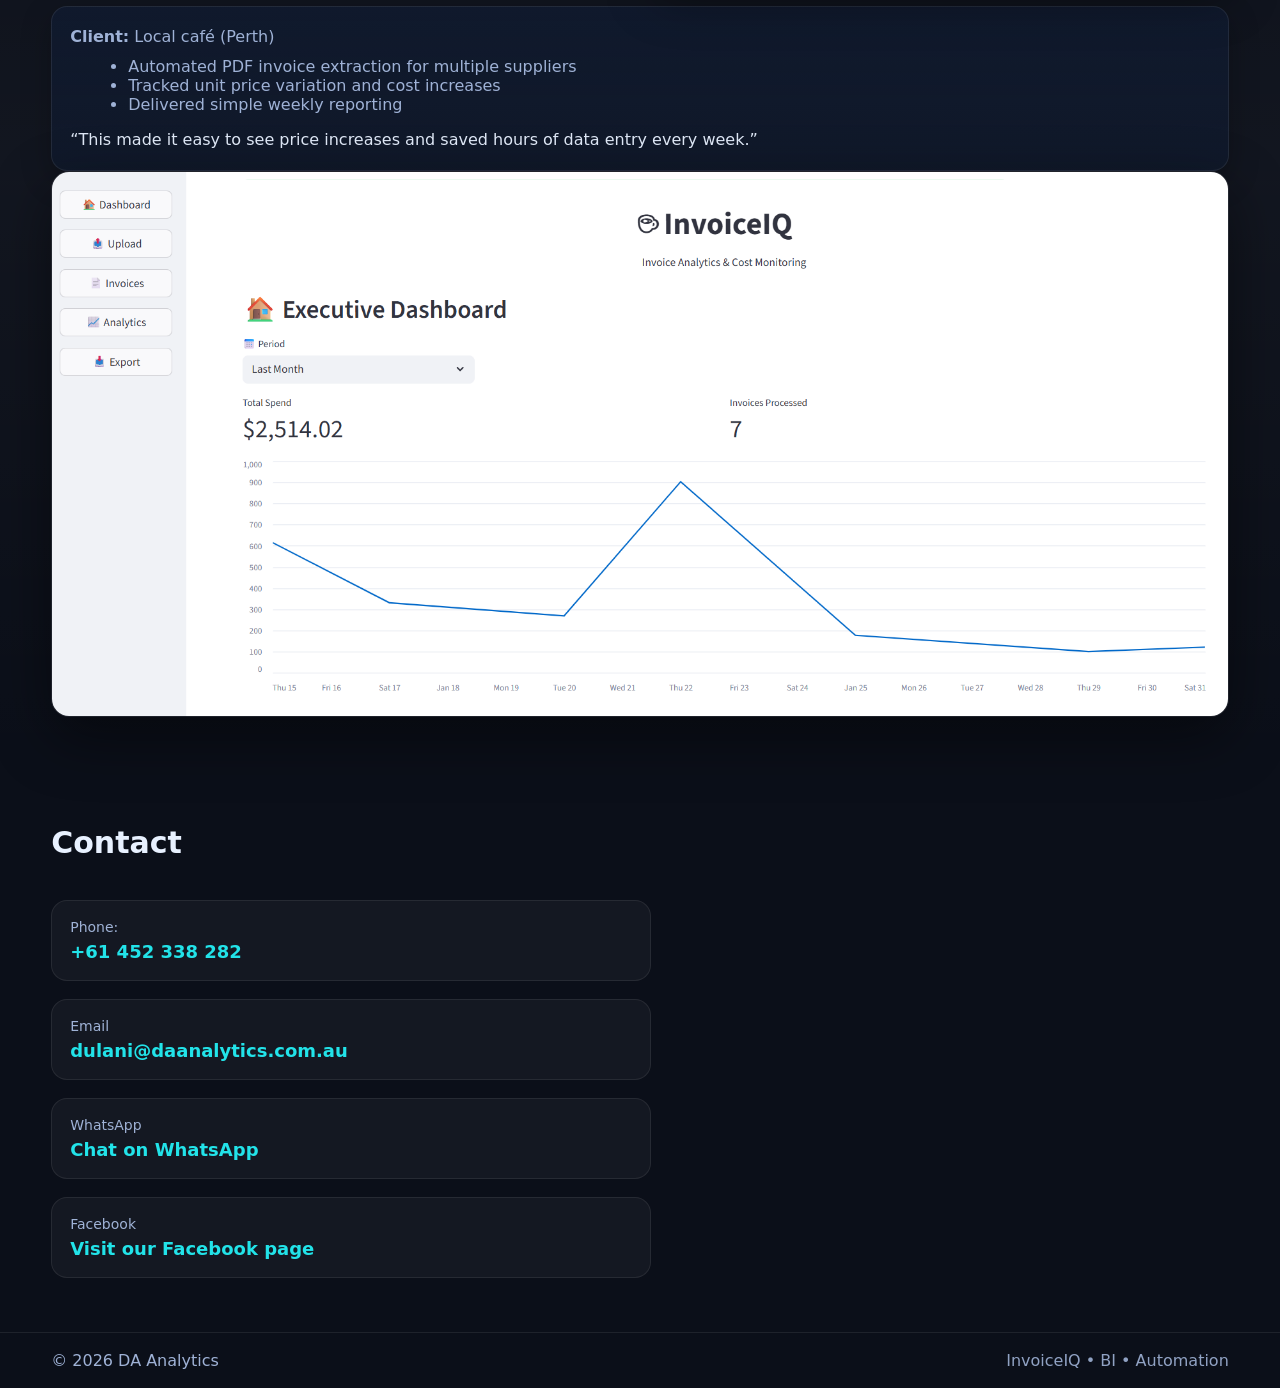
==== commit 84f38f22: "Add cheapest fuel landing page" ====
--- a/index.html
+++ b/index.html
@@ -11,7 +11,8 @@
 
 <body>
   <header class="nav">
-    <div class="container nav-inner">
+    
+    <div class="container-wide nav-inner">
       <div class="brand">
         <img src="assets/logo_da.png" alt="DA Analytics" class="brand-logo" />
         <span class="brand-name">DA Analytics</span>
@@ -20,26 +21,27 @@
       <nav class="nav-links">
         <a href="#services">Services</a>
         <a href="#case-study">Case Study</a>
-        <!-- <a href="https://fuel.daanalytics.com.au" target="_blank" rel="noopener noreferrer">Fuel Tracker</a> -->
         <a href="#contact" class="btn btn-small">Contact</a>
       </nav>
     </div>
+    
   </header>
 
   <main>
     <section class="hero">
-      <div class="container hero-inner">
+      <div class="container container-wide hero-inner">
         <div class="hero-copy">
           <h1>Business Intelligence for Smarter Businesses</h1>
           <p>
-            Turn supplier invoices into clear insights: price variation, trends, and weekly reports.
+            Turn data into clear insights: price variation, sales-trends, and weekly reports.
             
           </p>
           <div class="hero-cta">
-            <a class="btn" href="#contact">Book a Free Call</a>
-            <a class="btn btn-ghost" href="#case-study">See Results</a>
-            <a class="btn btn-ghost" href="https://fuel.daanalytics.com.au" target="_blank" rel="noopener noreferrer">Open Fuel Price Tracker</a>
-          </div>
+              
+
+              <a class="btn" href="#contact">Book a Free Call</a>
+              <a class="btn btn-ghost" href="#case-study">See Results</a>
+            </div>
         </div>
 
         <div class="hero-card">
@@ -57,6 +59,25 @@
             <span class="metric-label">Weekly reporting</span>
             <span class="metric-value">Fast</span>
         </div>
+        </div>
+      </div>
+    </section>
+
+    <section class="fuel-banner">
+      <div class="banner-inner">
+        <div class="banner-content">
+          <div>
+            <p class="badge">🚀 New Launch</p>
+            <h2>Fuel Price Tracker – Built by DA Analytics</h2>
+            <p>
+              A live tool to find the cheapest fuel in Perth.  
+              See how we turn data into practical applications.
+            </p>
+          </div>
+
+          <a href="https://fuel.daanalytics.com.au" class="fuel-link" target="_blank">
+            ⛽ Try It Now →
+          </a>
         </div>
       </div>
     </section>
@@ -77,10 +98,19 @@
             </ul>
           </div>
           <div class="card">
-            <h3>Build Applications</h3>
-            <p>Create intuitive applications that transform data and processes into practical tools for smarter business decisions.</p>
+            <h3>Custom Business Applications</h3>
+            <p>We build applications that simplify operations, reduce manual work, and provide clear insights for better decision-making.</p>
             <p style="margin-top:12px;">
-              <a href="https://fuel.daanalytics.com.au" target="_blank" rel="noopener noreferrer">Visit Fuel Price Tracker App →</a>
+              <ul>
+                <li>Real-time data applications</li>
+                <li>Automation tools</li>
+                <li>Custom dashboards</li>
+              </ul>
+
+            <p>See our latest build:</p>
+                
+              
+              <a href="https://fuel.daanalytics.com.au" class="fuel-link"target="_blank" rel="noopener noreferrer">⛽ Fuel Price Tracker →</a>
             </p>
           </div>
           <div class="card">
@@ -91,7 +121,7 @@
                 <li>Identify best-selling items and peak periods</li>
                 <li>Track product performance and profitability</li>
                 <li>Understand customer purchasing patterns</li>
-                
+            </ul>    
           </div>
           <div class="card">
             <h3>Interactive Dashboards</h3>
@@ -101,7 +131,7 @@
                 <li>Track supplier price changes instantly</li>
                 <li>Compare performance by item, category, or period</li>
                 <li>Filter by date range, supplier, or product</li>
-                
+            </ul>   
                 
           </div>
         </div>
@@ -166,59 +196,37 @@
       <div class="container">
         <h2>Contact</h2>
 
-        <!-- Netlify form (works after you deploy to Netlify) 
-        <form name="contact" method="POST" netlify="true" class="form">
-          <input type="hidden" name="form-name" value="contact" />
-
-          <div class="form-row">
-            <label>Name</label>
-            <input name="name" required />
-          </div>
-
-          <div class="form-row">
-            <label>Email</label>
-            <input name="email" type="email" required />
-          </div>
-
-          <div class="form-row">
-            <label>Message</label>
-            <textarea name="message" rows="5" required></textarea>
-          </div>
-
-          <button class="btn" type="submit">Send</button>
-        </form> -->
-
-        
+               
         
         <div class="contact-details">
 
-  <div class="contact-item">
-    <span class="contact-label">Phone: </span>
-    <a href="tel:+61452338282" class="contact-value">
-      +61 452 338 282
-    </a>
-  </div>
-
-  <div class="contact-item">
-    <span class="contact-label">Email</span>
-    <a href="mailto:dulani@daanalytics.com.au" class="contact-value">
-      dulani@daanalytics.com.au
-    </a>
-  </div>
-
-  <div class="contact-item">
-    <span class="contact-label">WhatsApp</span>
-    <a href="https://wa.me/61452338282" target="_blank" class="contact-value">
-      Chat on WhatsApp
-    </a>
-  </div>
-
-  <div class="contact-item">
-    <span class="contact-label">Facebook</span>
-    <a href="https://www.facebook.com/profile.php?id=61587686784131" target="_blank" class="contact-value">
-      Visit our Facebook page
-    </a>
-  </div>
+      <div class="contact-item">
+        <span class="contact-label">Phone: </span>
+        <a href="tel:+61452338282" class="contact-value">
+          +61 452 338 282
+        </a>
+      </div>
+
+      <div class="contact-item">
+        <span class="contact-label">Email</span>
+        <a href="mailto:dulani@daanalytics.com.au" class="contact-value">
+          dulani@daanalytics.com.au
+        </a>
+      </div>
+
+      <div class="contact-item">
+        <span class="contact-label">WhatsApp</span>
+        <a href="https://wa.me/61452338282" target="_blank" class="contact-value">
+          Chat on WhatsApp
+        </a>
+      </div>
+
+      <div class="contact-item">
+        <span class="contact-label">Facebook</span>
+        <a href="https://www.facebook.com/profile.php?id=61587686784131" target="_blank" class="contact-value">
+          Visit our Facebook page
+        </a>
+      </div>
 
 </div>
 
--- a/css/style.css
+++ b/css/style.css
@@ -23,8 +23,12 @@
 a:hover{ text-decoration:underline; }
 
 .container{
-  width:min(1100px, 92%);
+  width:min(1200px, 92%);
   margin-inline:auto;
+}
+
+.container-wide {
+  width: min(1400px, 94%);
 }
 
 .nav{
@@ -51,7 +55,7 @@
 .nav-links a{ color: var(--text); opacity:0.9; }
 .nav-links a:hover{ opacity:1; text-decoration:none; }
 
-.hero{ padding:72px 0 56px; }
+.hero{ padding:80px 0 20px; }
 .hero-inner{
   display:grid;
   grid-template-columns: 1.3fr 0.9fr;
@@ -76,6 +80,12 @@
   display:grid;
   grid-template-columns: repeat(2, 1fr);
   gap:16px;
+}
+
+@media (max-width: 768px) {
+  .grid2 {
+    grid-template-columns: 1fr;
+  }
 }
 
 .card{
@@ -251,4 +261,84 @@
   .case-grid{
     grid-template-columns:1fr;
   }
+}
+@media (max-width: 768px) {
+  .hero-cta {
+    display: flex;
+    flex-direction: column;
+    gap: 10px;
+  }
+
+  .hero-cta .btn {
+    width: 100%;
+    text-align: center;
+  }
+}
+
+.fuel-banner {
+  background: linear-gradient(135deg, #0f172a, #1d4ed8);
+  color: white;
+  padding: 28px 0;
+}
+
+.banner-content {
+  display: flex;
+  justify-content: space-between;
+  align-items: center;
+  gap: 20px;
+}
+
+.fuel-banner .badge {
+  font-size: 13px;
+  background: rgba(255,255,255,0.15);
+  padding: 6px 10px;
+  border-radius: 20px;
+  display: inline-block;
+  margin-bottom: 8px;
+}
+
+.fuel-banner h2 {
+  margin: 0;
+  font-size: 22px;
+}
+
+.fuel-banner p {
+  margin: 6px 0 0;
+  color: #e5e7eb;
+  font-size: 14px;
+}
+
+.fuel-banner a {
+  background: #f59e0b;
+  color: #111827;
+  padding: 12px 18px;
+  border-radius: 10px;
+  font-weight: bold;
+}
+
+.fuel-link {
+  display: inline-block;
+  margin-top: 10px;
+  font-weight: bold;
+  color: #1d4ed8;
+}
+
+.fuel-banner {
+  background: linear-gradient(135deg, #0f172a, #1d4ed8);
+  color: white;
+  padding: 28px 16px;
+}
+
+/* THIS is the key fix */
+.banner-inner {
+  max-width: 1200px;
+  margin: 0 auto;
+}
+
+/* Content layout */
+.banner-content {
+  display: flex;
+  justify-content: space-between;
+  align-items: center;
+  gap: 20px;
 }
